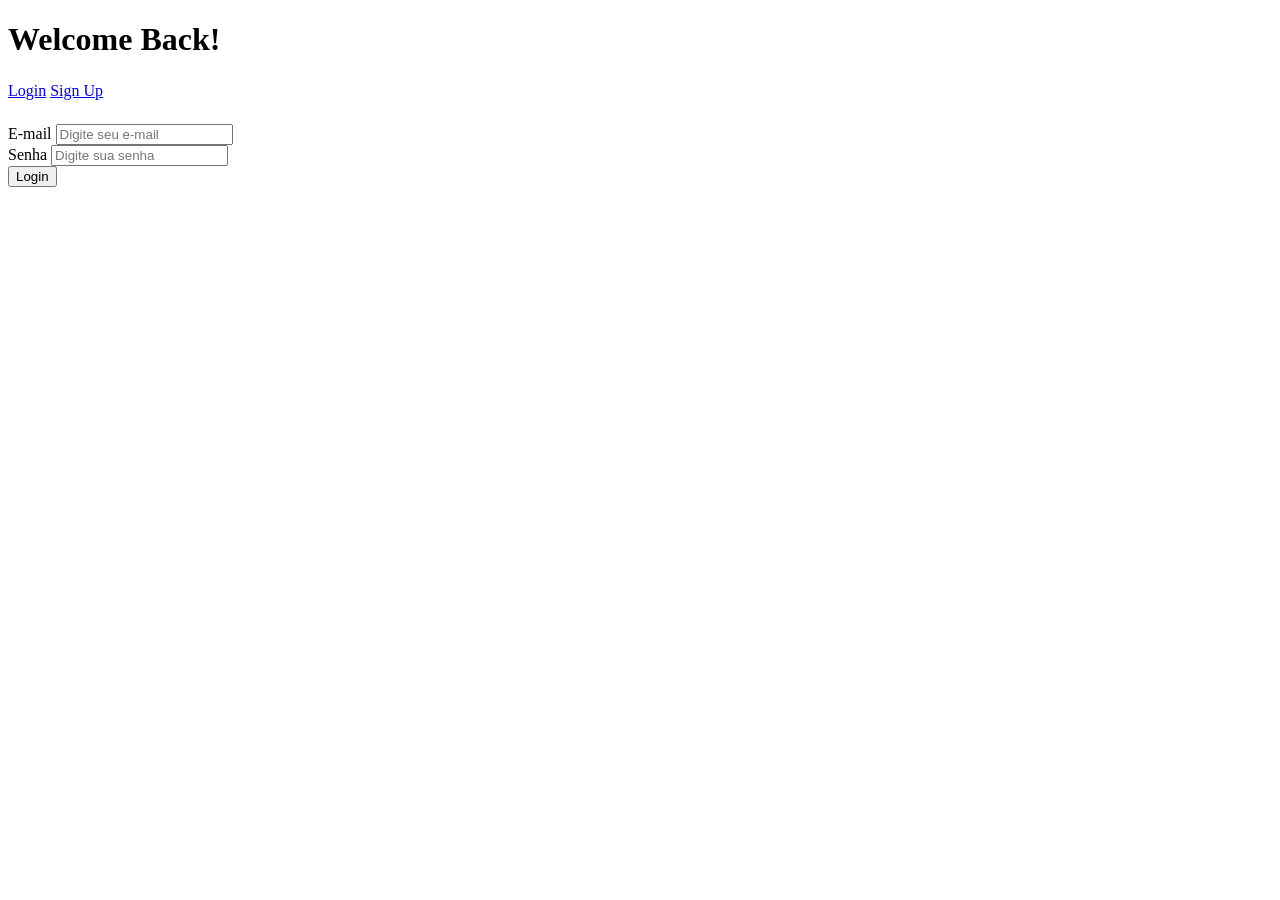
==== Site Pet Shop/login.html @ 0147bb71 "Add files via upload" ====
<!DOCTYPE html>
<html lang="pt-br">
<head>
    <meta charset="UTF-8">
    <meta name="viewport" content="width=device-width, initial-scale=1.0">
    <title>Login</title>
    <link rel="stylesheet" href="login.css">
</head>
<body>

    <main class="login-card">
        <!-- Bloco Superior Fixo -->
        <div style="margin-bottom: 24px;">
            <h1 id="titulo-card" style="margin-bottom: 24px;">Welcome Back!</h1>

            <div class="opicoes">
                <a class="button active" id="btn-aba-login" href="#Login">Login</a>
                <a class="button" id="btn-aba-signup" href="#SignUp">Sign Up</a>
            </div>
        </div>

        <!-- Bloco Inferior com Rolagem Independente -->
        <form class="txt-box" id="login-form">
            <div class="input-group">
                <label for="email">E-mail</label>
                <input type="email" id="email" placeholder="Digite seu e-mail" required>
            </div>
            
            <div class="input-group">
                <label for="password">Senha</label>
                <input type="password" id="password" placeholder="Digite sua senha" required>
            </div>

            <!-- O campo de cadastro aparecerá aqui dentro da área de rolagem -->
            <div class="input-group campo-cadastro" id="grupo-confirmar-senha" style="display: none;">
                <label for="confirm-password">Confirmar Senha</label>
                <input type="password" id="confirm-password" placeholder="Confirme sua senha">
            </div>

            <button type="submit" id="btn-submit" class="button">Login</button>
        </form>
    </main>

    <script src="app.js"></script>
</body>
</html>
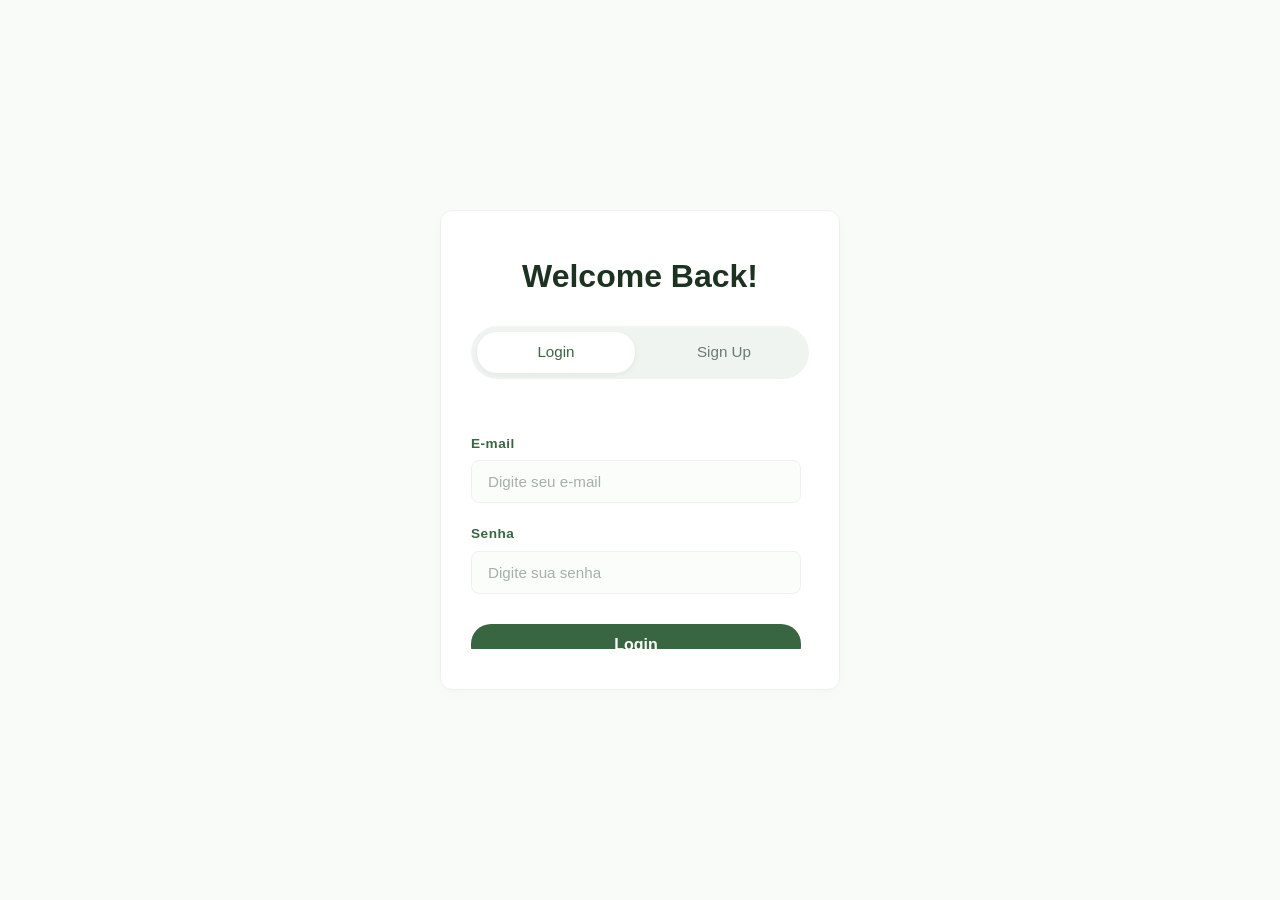
==== commit d95f9b16: "Add files via upload" ====
--- a/Site Pet Shop/login.html
+++ b/Site Pet Shop/login.html
@@ -4,12 +4,14 @@
     <meta charset="UTF-8">
     <meta name="viewport" content="width=device-width, initial-scale=1.0">
     <title>Login</title>
-    <link rel="stylesheet" href="login.css">
+    <link rel="stylesheet" href="styles/login.css">
 </head>
 <body>
 
     <main class="login-card">
-        <!-- Bloco Superior Fixo -->
+
+    <div id="mensagem-alerta" class="alerta-oculto"></div>
+
         <div style="margin-bottom: 24px;">
             <h1 id="titulo-card" style="margin-bottom: 24px;">Welcome Back!</h1>
 
@@ -19,7 +21,6 @@
             </div>
         </div>
 
-        <!-- Bloco Inferior com Rolagem Independente -->
         <form class="txt-box" id="login-form">
             <div class="input-group">
                 <label for="email">E-mail</label>
@@ -31,7 +32,6 @@
                 <input type="password" id="password" placeholder="Digite sua senha" required>
             </div>
 
-            <!-- O campo de cadastro aparecerá aqui dentro da área de rolagem -->
             <div class="input-group campo-cadastro" id="grupo-confirmar-senha" style="display: none;">
                 <label for="confirm-password">Confirmar Senha</label>
                 <input type="password" id="confirm-password" placeholder="Confirme sua senha">
@@ -41,6 +41,6 @@
         </form>
     </main>
 
-    <script src="app.js"></script>
+    <script src="scripts/app.js"></script>
 </body>
 </html>
--- a/Site Pet Shop/styles/login.css
+++ b/Site Pet Shop/styles/login.css
@@ -0,0 +1,195 @@
+/* 1. RESET BÁSICO E TIPOGRAFIA */
+* {
+    margin: 0;
+    padding: 0;
+    box-sizing: border-box;
+    font-family: 'Segoe UI', Roboto, Helvetica, Arial, sans-serif;
+}
+
+body {
+    background-color: #f9fbf9;
+    color: #2c3e35;
+    line-height: 1.6;
+    height: 100vh;
+    display: flex;
+    justify-content: center;
+    align-items: center;
+    transition: background-color 0.3s ease, color 0.3s ease;
+}
+
+/* 2. ESTRUTURA DO CARD DE LOGIN */
+.login-card {
+    width: 100%;
+    max-width: 400px;
+    height: 480px; /* Mantém a altura fixa desejada */
+    background-color: #ffffff;
+    padding: 40px 30px; /* Reduzido levemente as laterais para acomodar a rolagem */
+    border-radius: 12px;
+    border: 1px solid #eef2ef;
+    box-shadow: 0 4px 12px rgba(0, 0, 0, 0.02);
+    text-align: center;
+    display: flex;
+    flex-direction: column;
+}
+.login-card h1 {
+    font-size: 2rem;
+    font-weight: 700;
+    color: #1b3320;
+    margin-bottom: 24px;
+}
+
+/* 3. ALTERNADOR (LOGIN / SIGN UP) */
+.opicoes {
+    display: flex;
+    justify-content: center;
+    gap: 10px;
+    background-color: #f0f4f1;
+    padding: 6px;
+    border-radius: 30px;
+    margin-bottom: 30px;
+}
+
+.opicoes .button {
+    text-decoration: none;
+    color: #6a7b71;
+    font-weight: 500;
+    font-size: 0.95rem;
+    padding: 8px 24px;
+    border-radius: 20px;
+    flex: 1;
+    text-align: center;
+    cursor: pointer;
+    transition: all 0.3s ease;
+}
+
+.opicoes .button:hover {
+    color: #386641;
+    background-color: rgba(255, 255, 255, 0.5);
+}
+
+/* Classe dinâmica controlada pelo app.js */
+.opicoes .button.active { 
+    background-color: #ffffff;
+    color: #386641;
+    box-shadow: 0 2px 6px rgba(0, 0, 0, 0.05);
+}
+
+/* 4. FORMULÁRIO E ENTRADAS DE TEXTO (INPUTS) */
+.txt-box {
+    display: flex;
+    flex-direction: column;
+    gap: 20px;
+    text-align: left;
+}
+
+.input-group {
+    display: flex;
+    flex-direction: column;
+    gap: 6px;
+}
+
+.input-group label {
+    font-size: 0.85rem;
+    font-weight: 600;
+    color: #386641;
+    letter-spacing: 0.5px;
+}
+
+.input-group input {
+    width: 100%;
+    padding: 12px 16px;
+    border-radius: 8px;
+    border: 1px solid #eef2ef;
+    background-color: #fbfdfb;
+    color: #2c3e35;
+    font-size: 0.95rem;
+    outline: none;
+    transition: all 0.3s ease;
+}
+
+.input-group input:focus {
+    border-color: #386641;
+    background-color: #ffffff;
+    box-shadow: 0 0 0 3px rgba(56, 102, 65, 0.1);
+}
+
+.input-group input::placeholder {
+    color: #a3b1a8;
+}
+
+/* 5. BOTÃO DE SUBMIT (ENTRAR / CADASTRAR) */
+form .button {
+    width: 100%;
+    border: none;
+    cursor: pointer;
+    text-decoration: none;
+    color: #ffffff;
+    background-color: #386641;
+    font-weight: 600;
+    font-size: 1rem;
+    padding: 12px;
+    border-radius: 20px;
+    margin-top: 10px;
+    transition: background-color 0.3s ease;
+}
+
+form .button:hover {
+    background-color: #2b4f32;
+}
+
+/* 6. FORMULÁRIO E SISTEMA DE ROLAGEM INTERNA */
+.txt-box {
+    display: flex;
+    flex-direction: column;
+    gap: 20px;
+    text-align: left;
+    
+    /* Ativa a rolagem interna */
+    max-height: 280px; 
+    overflow-y: auto;
+    padding-right: 8px; /* Espaço para a barra não cobrir o texto */
+}
+
+/* Customização da barra de rolagem para combinar com o design limpo */
+.txt-box::-webkit-scrollbar {
+    width: 6px;
+}
+
+.txt-box::-webkit-scrollbar-track {
+    background: #f0f4f1;
+    border-radius: 10px;
+}
+
+.txt-box::-webkit-scrollbar-thumb {
+    background: #a3b1a8;
+    border-radius: 10px;
+}
+
+.txt-box::-webkit-scrollbar-thumb:hover {
+    background: #386641; 
+}
+
+.alerta-oculto {
+    display: none;
+}
+
+.alerta {
+    padding: 12px;
+    margin-bottom: 15px;
+    border-radius: 4px;
+    font-size: 14px;
+    text-align: center;
+    font-weight: bold;
+}
+
+.alert-erro {
+    background-color: #fce8e6;
+    color: #a81c1c;
+    border: 1px solid #f5c2c2;
+}
+
+.alert-sucesso {
+    background-color: #e6f4ea;
+    color: #137333;
+    border: 1px solid #c4eed0;
+}
